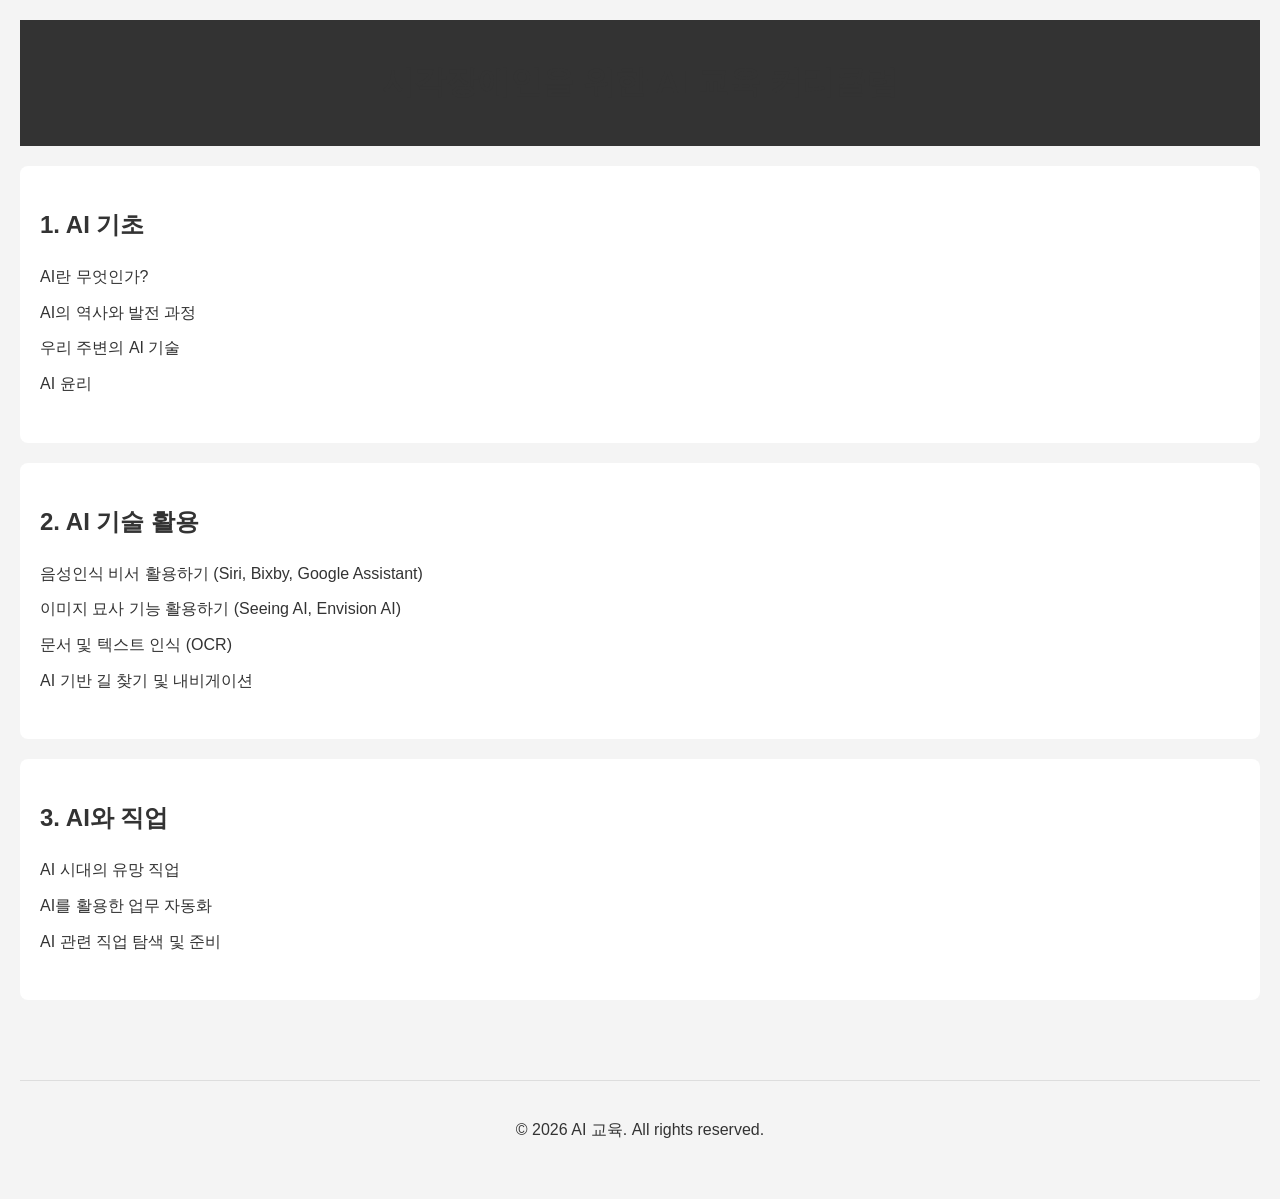
==== index.html @ 3ff7316d "feat: 시각장애인을 위한 AI 교육 커리큘럼 추가" ====
<!doctype html>
<html lang="ko">
<head>
  <meta charset="UTF-8" />
  <meta name="viewport" content="width=device-width, initial-scale=1.0" />
  <title>시각장애인을 위한 AI 교육 커리큘럼</title>
  <link href='/style.css' rel='stylesheet'>
</head>
<body>
  <header>
    <h1>시각장애인을 위한 AI 교육 커리큘럼</h1>
  </header>
  <main>
    <section>
      <h2>1. AI 기초</h2>
      <ul>
        <li>AI란 무엇인가?</li>
        <li>AI의 역사와 발전 과정</li>
        <li>우리 주변의 AI 기술</li>
        <li>AI 윤리</li>
      </ul>
    </section>
    <section>
      <h2>2. AI 기술 활용</h2>
      <ul>
        <li>음성인식 비서 활용하기 (Siri, Bixby, Google Assistant)</li>
        <li>이미지 묘사 기능 활용하기 (Seeing AI, Envision AI)</li>
        <li>문서 및 텍스트 인식 (OCR)</li>
        <li>AI 기반 길 찾기 및 내비게이션</li>
      </ul>
    </section>
    <section>
      <h2>3. AI와 직업</h2>
      <ul>
        <li>AI 시대의 유망 직업</li>
        <li>AI를 활용한 업무 자동화</li>
        <li>AI 관련 직업 탐색 및 준비</li>
      </ul>
    </section>
  </main>
  <footer>
    <p>&copy; 2026 AI 교육. All rights reserved.</p>
  </footer>
  <script defer type="text/javascript" src="/main.js"></script>
</body>
</html>
---- style.css ----
body {
  font-family: sans-serif;
  line-height: 1.6;
  margin: 0;
  padding: 20px;
  background-color: #f4f4f4;
  color: #333;
}

header {
  background-color: #333;
  color: #fff;
  padding: 1rem 0;
  text-align: center;
}

main {
  padding: 20px 0;
}

section {
  background: #fff;
  margin-bottom: 20px;
  padding: 20px;
  border-radius: 8px;
}

h1, h2 {
  color: #333;
}

ul {
  list-style: none;
  padding: 0;
}

li {
  padding-bottom: 10px;
}

footer {
  text-align: center;
  padding: 20px 0;
  margin-top: 40px;
  border-top: 1px solid #ddd;
}
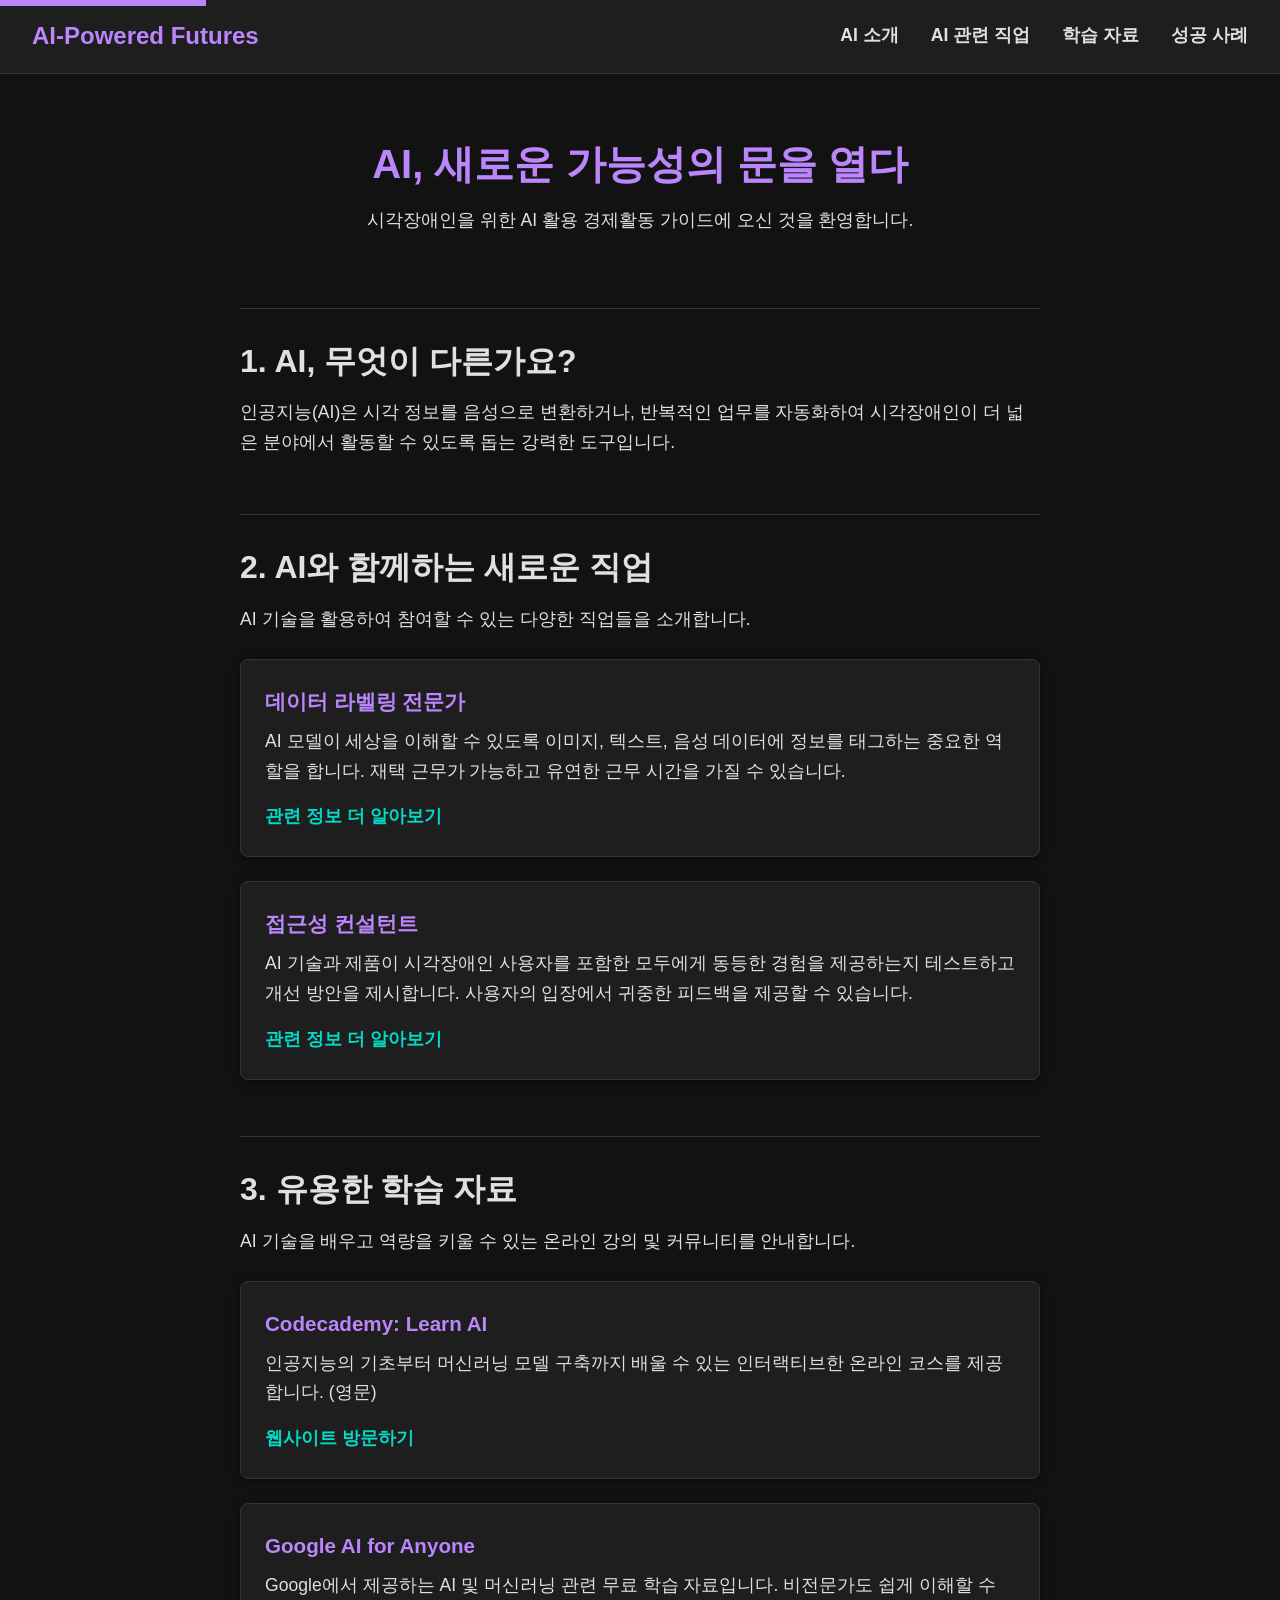
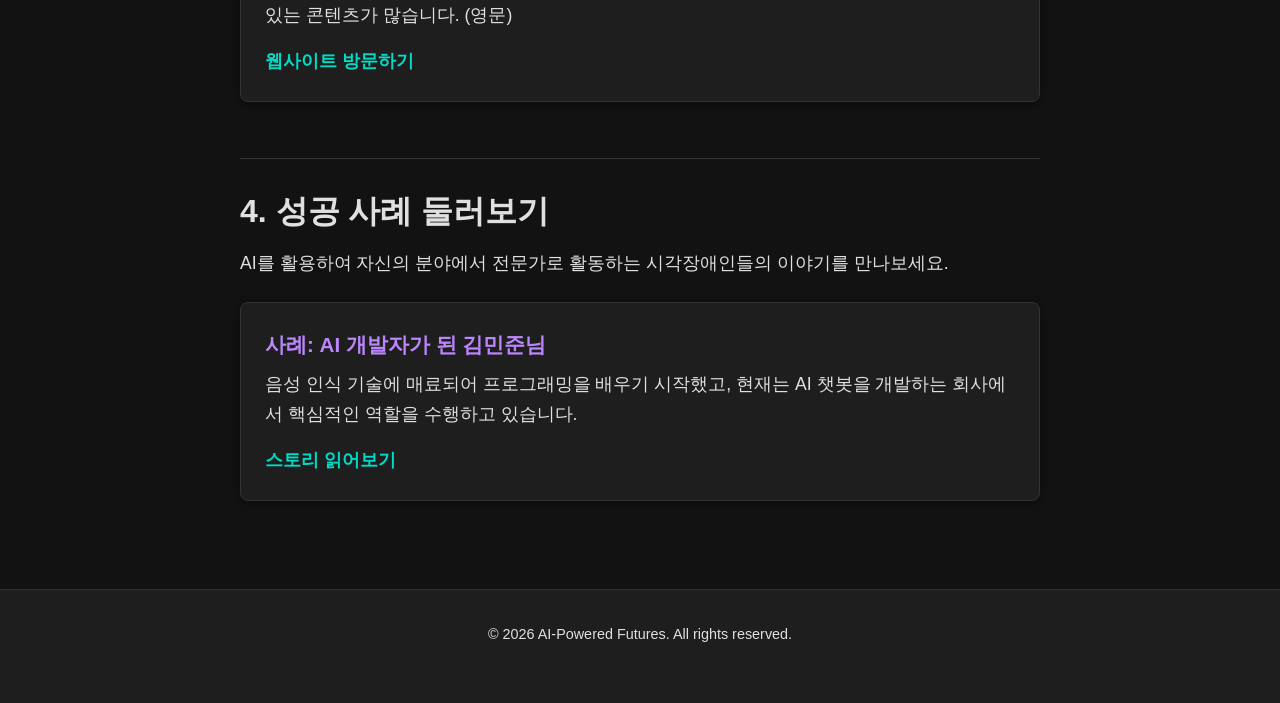
==== commit bb453e63: "feat: Initial implementation of accessible AI guide website" ====
--- a/index.html
+++ b/index.html
@@ -1,46 +1,87 @@
-<!doctype html>
+<!DOCTYPE html>
 <html lang="ko">
 <head>
   <meta charset="UTF-8" />
   <meta name="viewport" content="width=device-width, initial-scale=1.0" />
-  <title>시각장애인을 위한 AI 교육 커리큘럼</title>
+  <title>시각장애인을 위한 AI 경제활동 가이드</title>
   <link href='/style.css' rel='stylesheet'>
 </head>
 <body>
-  <header>
-    <h1>시각장애인을 위한 AI 교육 커리큘럼</h1>
+  <a href="#main-content" class="skip-link">주요 콘텐츠로 바로가기</a>
+
+  <header class="site-header">
+    <div class="logo">AI-Powered Futures</div>
+    <nav class="main-nav" aria-label="주요 내비게이션">
+      <ul>
+        <li><a href="#intro">AI 소개</a></li>
+        <li><a href="#jobs">AI 관련 직업</a></li>
+        <li><a href="#resources">학습 자료</a></li>
+        <li><a href="#stories">성공 사례</a></li>
+      </ul>
+    </nav>
   </header>
-  <main>
-    <section>
-      <h2>1. AI 기초</h2>
-      <ul>
-        <li>AI란 무엇인가?</li>
-        <li>AI의 역사와 발전 과정</li>
-        <li>우리 주변의 AI 기술</li>
-        <li>AI 윤리</li>
-      </ul>
+
+  <main id="main-content">
+    <section id="hero">
+      <h1>AI, 새로운 가능성의 문을 열다</h1>
+      <p>시각장애인을 위한 AI 활용 경제활동 가이드에 오신 것을 환영합니다.</p>
     </section>
-    <section>
-      <h2>2. AI 기술 활용</h2>
-      <ul>
-        <li>음성인식 비서 활용하기 (Siri, Bixby, Google Assistant)</li>
-        <li>이미지 묘사 기능 활용하기 (Seeing AI, Envision AI)</li>
-        <li>문서 및 텍스트 인식 (OCR)</li>
-        <li>AI 기반 길 찾기 및 내비게이션</li>
-      </ul>
+
+    <section id="intro" aria-labelledby="intro-title">
+      <h2 id="intro-title">1. AI, 무엇이 다른가요?</h2>
+      <p>인공지능(AI)은 시각 정보를 음성으로 변환하거나, 반복적인 업무를 자동화하여 시각장애인이 더 넓은 분야에서 활동할 수 있도록 돕는 강력한 도구입니다.</p>
     </section>
-    <section>
-      <h2>3. AI와 직업</h2>
-      <ul>
-        <li>AI 시대의 유망 직업</li>
-        <li>AI를 활용한 업무 자동화</li>
-        <li>AI 관련 직업 탐색 및 준비</li>
-      </ul>
+
+    <section id="jobs" aria-labelledby="jobs-title">
+      <h2 id="jobs-title">2. AI와 함께하는 새로운 직업</h2>
+      <p>AI 기술을 활용하여 참여할 수 있는 다양한 직업들을 소개합니다.</p>
+      <resource-card 
+        title="데이터 라벨링 전문가"
+        description="AI 모델이 세상을 이해할 수 있도록 이미지, 텍스트, 음성 데이터에 정보를 태그하는 중요한 역할을 합니다. 재택 근무가 가능하고 유연한 근무 시간을 가질 수 있습니다."
+        link-text="관련 정보 더 알아보기"
+        link="#">
+      </resource-card>
+      <resource-card 
+        title="접근성 컨설턴트"
+        description="AI 기술과 제품이 시각장애인 사용자를 포함한 모두에게 동등한 경험을 제공하는지 테스트하고 개선 방안을 제시합니다. 사용자의 입장에서 귀중한 피드백을 제공할 수 있습니다."
+        link-text="관련 정보 더 알아보기"
+        link="#">
+      </resource-card>
+    </section>
+
+    <section id="resources" aria-labelledby="resources-title">
+      <h2 id="resources-title">3. 유용한 학습 자료</h2>
+      <p>AI 기술을 배우고 역량을 키울 수 있는 온라인 강의 및 커뮤니티를 안내합니다.</p>
+      <resource-card 
+        title="Codecademy: Learn AI"
+        description="인공지능의 기초부터 머신러닝 모델 구축까지 배울 수 있는 인터랙티브한 온라인 코스를 제공합니다. (영문)"
+        link-text="웹사이트 방문하기"
+        link="https://www.codecademy.com/learn/learn-ai">
+      </resource-card>
+      <resource-card 
+        title="Google AI for Anyone"
+        description="Google에서 제공하는 AI 및 머신러닝 관련 무료 학습 자료입니다. 비전문가도 쉽게 이해할 수 있는 콘텐츠가 많습니다. (영문)"
+        link-text="웹사이트 방문하기"
+        link="https://ai.google/education/">
+      </resource-card>
+    </section>
+
+    <section id="stories" aria-labelledby="stories-title">
+      <h2 id="stories-title">4. 성공 사례 둘러보기</h2>
+      <p>AI를 활용하여 자신의 분야에서 전문가로 활동하는 시각장애인들의 이야기를 만나보세요.</p>
+      <resource-card
+        title="사례: AI 개발자가 된 김민준님"
+        description="음성 인식 기술에 매료되어 프로그래밍을 배우기 시작했고, 현재는 AI 챗봇을 개발하는 회사에서 핵심적인 역할을 수행하고 있습니다."
+        link-text="스토리 읽어보기"
+        link="#">
+      </resource-card>
     </section>
   </main>
-  <footer>
-    <p>&copy; 2026 AI 교육. All rights reserved.</p>
+
+  <footer class="site-footer">
+    <p>&copy; 2026 AI-Powered Futures. All rights reserved.</p>
   </footer>
-  <script defer type="text/javascript" src="/main.js"></script>
+
+  <script defer type="module" src="/main.js"></script>
 </body>
 </html>
--- a/style.css
+++ b/style.css
@@ -1,46 +1,132 @@
-body {
-  font-family: sans-serif;
-  line-height: 1.6;
-  margin: 0;
-  padding: 20px;
-  background-color: #f4f4f4;
-  color: #333;
+:root {
+  --background-color: #121212;
+  --text-color: #E0E0E0;
+  --primary-color: #BB86FC;
+  --secondary-color: #03DAC6;
+  --surface-color: #1E1E1E;
+  --focus-outline-color: #BB86FC;
+
+  --font-family: -apple-system, BlinkMacSystemFont, "Segoe UI", Roboto, "Helvetica Neue", Arial, sans-serif;
+  --font-size-base: 1.1rem;
+  --font-size-h1: 2.5rem;
+  --font-size-h2: 2rem;
 }
 
-header {
-  background-color: #333;
-  color: #fff;
-  padding: 1rem 0;
-  text-align: center;
+body {
+  font-family: var(--font-family);
+  font-size: var(--font-size-base);
+  line-height: 1.7;
+  margin: 0;
+  background-color: var(--background-color);
+  color: var(--text-color);
 }
 
+h1, h2, h3 {
+  margin: 0 0 1rem 0;
+  line-height: 1.3;
+}
+
+h1 { font-size: var(--font-size-h1); }
+h2 { font-size: var(--font-size-h2); }
+
+p {
+  margin: 0 0 1.5rem 0;
+}
+
+a {
+  color: var(--secondary-color);
+  text-decoration: none;
+}
+
+a:hover {
+  text-decoration: underline;
+}
+
+/* Accessibility: Skip Link */
+.skip-link {
+  position: absolute;
+  top: -40px;
+  left: 0;
+  background: var(--primary-color);
+  color: var(--background-color);
+  padding: 8px;
+  z-index: 100;
+  transition: top 0.3s;
+}
+
+.skip-link:focus {
+  top: 0;
+}
+
+/* Accessibility: Focus Outline */
+:focus-visible {
+  outline: 3px solid var(--focus-outline-color);
+  outline-offset: 2px;
+}
+
+/* Layout & Header */
+.site-header {
+  display: flex;
+  justify-content: space-between;
+  align-items: center;
+  padding: 1rem 2rem;
+  background-color: var(--surface-color);
+  border-bottom: 1px solid #333;
+}
+
+.logo {
+  font-weight: bold;
+  font-size: 1.5rem;
+  color: var(--primary-color);
+}
+
+.main-nav ul {
+  list-style: none;
+  margin: 0;
+  padding: 0;
+  display: flex;
+}
+
+.main-nav li {
+  margin-left: 2rem;
+}
+
+.main-nav a {
+  color: var(--text-color);
+  font-weight: bold;
+}
+
+/* Main Content */
 main {
-  padding: 20px 0;
+  max-width: 800px;
+  margin: 2rem auto;
+  padding: 0 2rem;
 }
 
 section {
-  background: #fff;
-  margin-bottom: 20px;
-  padding: 20px;
-  border-radius: 8px;
+  padding: 2rem 0;
+  border-bottom: 1px solid #333;
 }
 
-h1, h2 {
-  color: #333;
+section:last-of-type {
+  border-bottom: none;
 }
 
-ul {
-  list-style: none;
-  padding: 0;
+#hero {
+  text-align: center;
+  padding-bottom: 3rem;
 }
 
-li {
-  padding-bottom: 10px;
+#hero h1 {
+  color: var(--primary-color);
 }
 
-footer {
+/* Footer */
+.site-footer {
   text-align: center;
-  padding: 20px 0;
-  margin-top: 40px;
-  border-top: 1px solid #ddd;
+  padding: 2rem;
+  margin-top: 2rem;
+  background-color: var(--surface-color);
+  border-top: 1px solid #333;
+  font-size: 0.9rem;
 }
